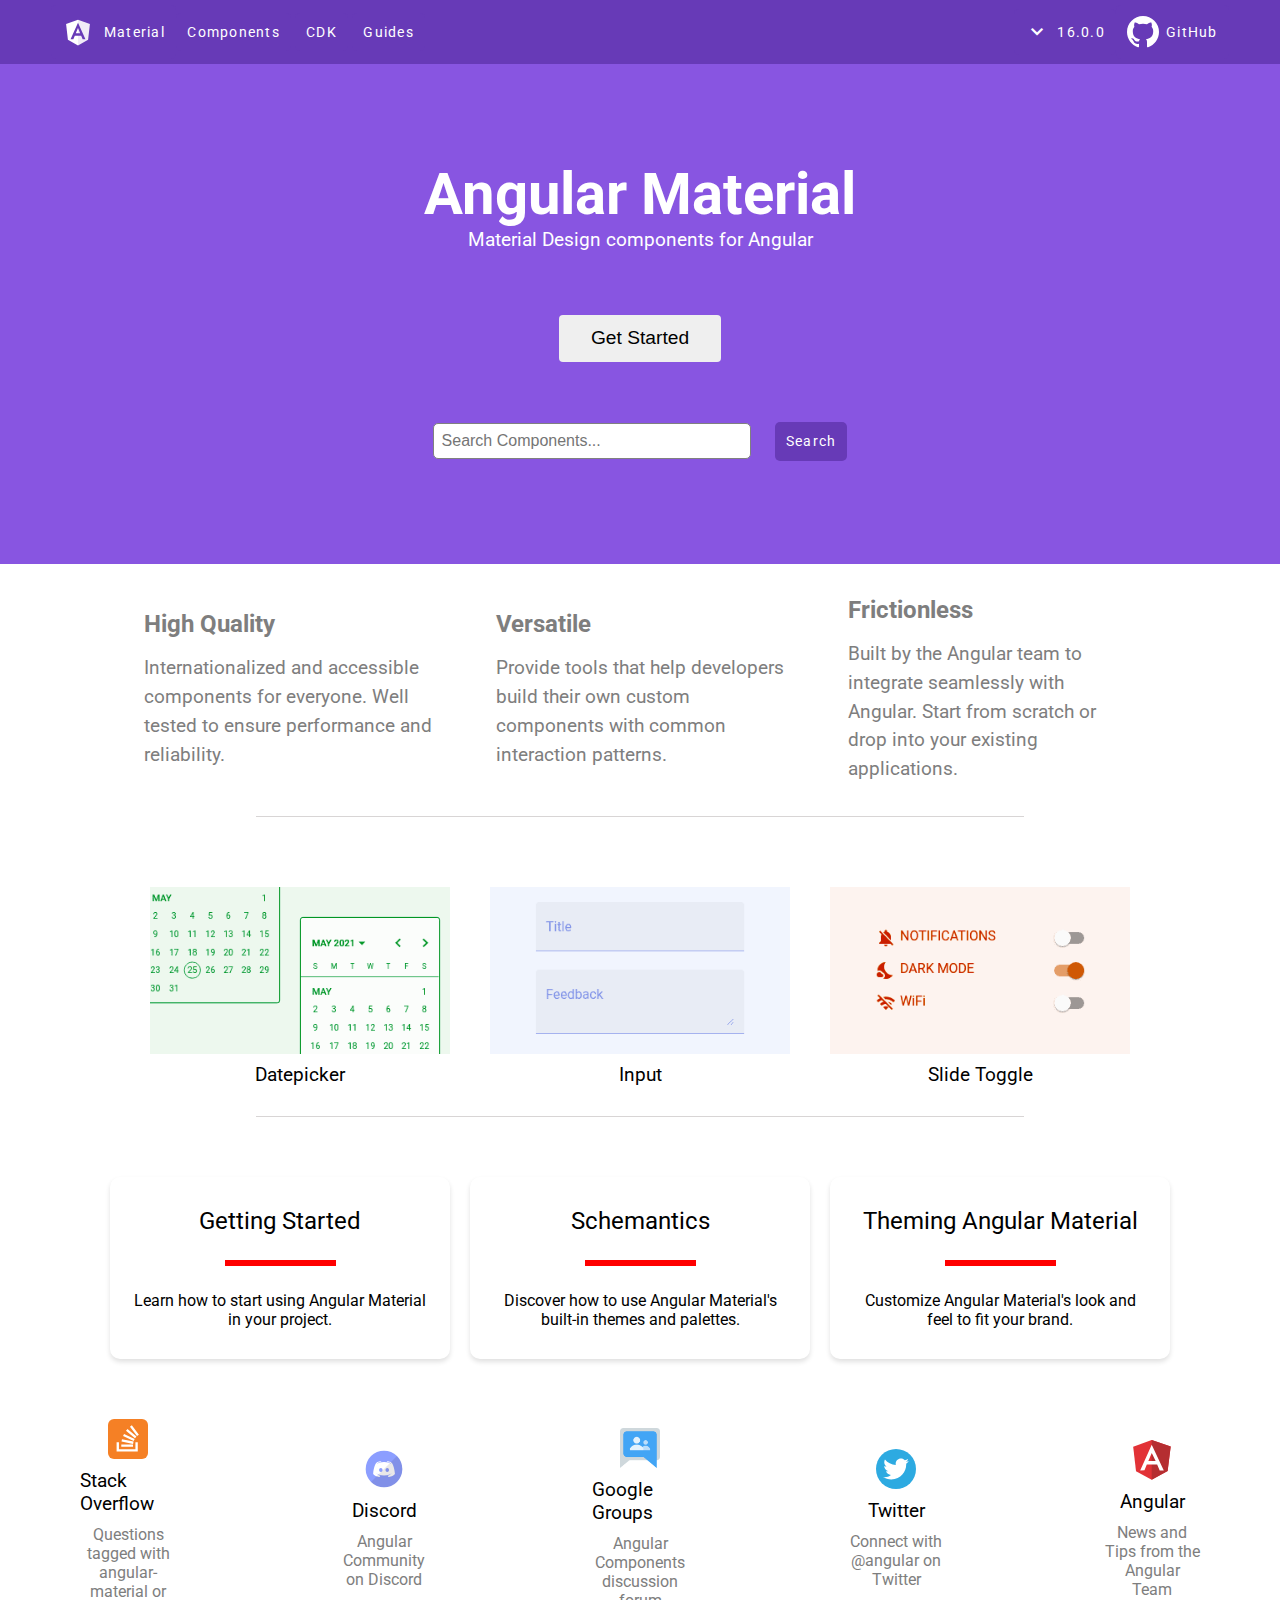
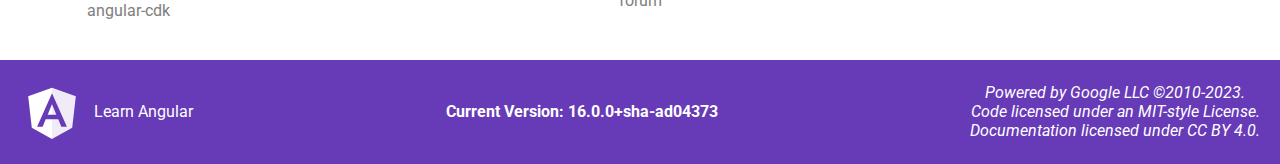
==== index.html @ 7daae122 "updated" ====
<!DOCTYPE html>
<html lang="en">
  <head>
    <meta charset="UTF-8" />
    <meta http-equiv="X-UA-Compatible" content="IE=edge" />
    <meta name="viewport" content="width=device-width, initial-scale=1.0" />
    <link
      rel="stylesheet"
      href="https://fonts.googleapis.com/css2?family=Material+Symbols+Outlined:opsz,wght,FILL,GRAD@20..48,100..700,0..1,-50..200"
    />
    <link rel="preconnect" href="https://fonts.googleapis.com" />
    <link rel="preconnect" href="https://fonts.gstatic.com" crossorigin />
    <link
      href="https://fonts.googleapis.com/css2?family=Roboto:wght@500&display=swap"
      rel="stylesheet"
    />

    <link rel="stylesheet" href="/sass/main.css" />
    <title>Layout Design</title>
  </head>
  <body>
    <!-- header section -->
    <header class="header">
      <div class="header__left">
        <button href="#" class="btn header__logo">
          <img
            src="/resources/logo/angular-white-transparent.svg"
            alt="Angular Logo"
            class="header__logo-image"
          />
          <span class="header__logo-text">Material</span>
        </button>
        <nav class="header__nav">
          <button class="btn header__item">Components</button>
          <button class="btn header__item">CDK</button>
          <button class="btn header__item">Guides</button>
        </nav>
      </div>
      <div class="header__right">
        <button class="btn header__button-version">
          <span class="material-symbols-outlined header__arrow-sign">
            expand_more
          </span>
          <span class="header__button-text">16.0.0</span>
        </button>
        <button href="#" class="btn header__github-link">
          <img
            src="/resources/logo/github-circle-white-transparent.svg"
            alt=""
            class="image"
          />
          <span class="header__github-text">GitHub</span>
        </button>
      </div>
    </header>
    <!-- main section -->
    <main class="main">
      <!-- display section -->
      <div class="main__display">
        <div class="main__display-content">
          <h1 class="main__heading">Angular Material</h1>
          <p class="main__description">
            Material Design components for Angular
          </p>
          <button class="main__button">Get Started</button>

          <div class="main__search">
            <input
              class="main__search-input"
              id="search-input"
              type="text"
              placeholder="Search Components..."
            />
            <button class="btn main__search-button">Search</button>
          </div>
        </div>
      </div>

      <!-- content section -->
      <div class="main__content">
        <div class="cards">
          <div class="card">
            <h2 class="card__title">High Quality</h2>
            <p class="card__description">
              Internationalized and accessible components for everyone. Well
              tested to ensure performance and reliability.
            </p>
          </div>
          <div class="card">
            <h2 class="card__title">Versatile</h2>
            <p class="card__description">
              Provide tools that help developers build their own custom
              components with common interaction patterns.
            </p>
          </div>
          <div class="card">
            <h2 class="card__title">Frictionless</h2>
            <p class="card__description">
              Built by the Angular team to integrate seamlessly with Angular.
              Start from scratch or drop into your existing applications.
            </p>
          </div>
        </div>
      </div>
      <div class="horizontal-line"></div>
      <!-- feature section -->
      <div class="main__features">
        <div class="card">
          <img
            src="/resources/img/datepicker.scene.png"
            alt="Card Image"
            class="card__logo"
          />
          <h3 class="card__title">Datepicker</h3>
        </div>
        <div class="card">
          <img
            src="/resources/img/input.scene.png"
            alt="Card Image"
            class="card__logo"
          />
          <h3 class="card__title">Input</h3>
        </div>
        <div class="card">
          <img
            src="/resources/img/slide-toggle.scene.png"
            alt="Card Image"
            class="card__logo"
          />
          <h3 class="card__title">Slide Toggle</h3>
        </div>
      </div>
      <div class="horizontal-line"></div>
      <!-- guides section -->
      <div class="main__guides">
        <div class="card">
          <p class="card__title">Getting Started</p>
          <div class="card__divider"></div>
          <p class="card__description">
            Learn how to start using Angular Material in your project.
          </p>
        </div>
        <div class="card">
          <p class="card__title">Schemantics</p>
          <div class="card__divider"></div>

          <p class="card__description">
            Discover how to use Angular Material's built-in themes and palettes.
          </p>
        </div>
        <div class="card">
          <p class="card__title">Theming Angular Material</p>
          <div class="card__divider"></div>
          <p class="card__description">
            Customize Angular Material's look and feel to fit your brand.
          </p>
        </div>
      </div>
      <!-- utilities section -->
      <div class="main__utilities">
        <div class="utilities__item">
          <img
            src="/resources/logo/stackoverflow-logo.svg"
            alt=""
            class="utilities__logo"
          />
          <p class="utilities__title">Stack Overflow</p>
          <p class="utilities__description">
            Questions tagged with angular-material or angular-cdk
          </p>
        </div>
        <div class="utilities__item">
          <img
            src="/resources/logo/discord-logo.svg"
            alt=""
            class="utilities__logo"
          />
          <p class="utilities__title">Discord</p>
          <p class="utilities__description">Angular Community on Discord</p>
        </div>
        <div class="utilities__item">
          <img
            src="/resources/logo/google-groups-logo.png"
            alt=""
            class="utilities__logo"
          />
          <p class="utilities__title">Google Groups</p>
          <p class="utilities__description">
            Angular Components discussion forum
          </p>
        </div>
        <div class="utilities__item">
          <img
            src="/resources/logo/twitter-logo.svg"
            alt=""
            class="utilities__logo"
          />
          <p class="utilities__title">Twitter</p>
          <p class="utilities__description">Connect with @angular on Twitter</p>
        </div>
        <div class="utilities__item">
          <img
            src="/resources/logo/angular-logo.svg"
            alt=""
            class="utilities__logo"
          />
          <p class="utilities__title">Angular</p>
          <p class="utilities__description">
            News and Tips from the Angular Team
          </p>
        </div>
      </div>
    </main>
    <!-- footer section-->
    <footer class="footer">
      <div class="footer__logo">
        <img
          src="/resources/logo/angular-white-transparent.svg"
          alt="Angular white logo"
          class="footer__img"
        />
        <span class="footer__text">
          <a href="https://angular.io/" class="footer__link">Learn Angular</a>
        </span>
      </div>
      <div class="footer__version">
        <span>Current Version: 16.0.0+sha-ad04373</span>
      </div>
      <div class="footer__info">
        <span class="footer__info-text">
          <span class="footer__info">Powered by Google LLC ©2010-2023.</span>
          <span class="footer__info"
            >Code licensed under an MIT-style License.</span
          >
          <span class="footer__info"
            >Documentation licensed under CC BY 4.0.</span
          >
        </span>
      </div>
    </footer>
  </body>
</html>
---- sass/main.css ----
* {
  margin: 0;
}

body {
  font-family: "Roboto", sans-serif;
}

.header {
  display: flex;
  justify-content: space-between;
  background-color: rgb(103, 58, 183);
  color: #fff;
  padding: 0.3rem 3.2rem;
  position: sticky;
  top: 0;
}
.header .btn {
  background-color: rgb(103, 58, 183);
  border: none;
  color: inherit;
  font-size: 14px;
  letter-spacing: 0.0892857143em;
  font-family: "Roboto", sans-serif;
  padding: 0.7rem 0.7rem;
  border-radius: 5px;
  cursor: pointer;
}
.header .btn:hover {
  background-color: rgba(0, 0, 0, 0.5);
}
.header__left {
  display: flex;
  align-items: center;
}
.header__logo {
  display: flex;
  align-items: center;
  text-decoration: none;
  color: inherit;
}
.header__logo-image {
  width: 2rem;
  height: auto;
  margin-right: 0.6rem;
}
.header__item:first-child {
  margin-left: 0;
}
.header__right {
  display: flex;
  align-items: center;
}
.header__button-version {
  display: flex;
  justify-content: center;
  align-items: center;
}
.header__button-text {
  margin-left: 8px;
}
.header__github-link {
  display: flex;
  align-items: center;
  text-decoration: none;
  color: inherit;
}
.header__github-link .image {
  width: 2rem;
  height: auto;
  margin-right: 7px;
}

.main__display {
  display: flex;
  justify-content: center;
  align-items: center;
  width: 100%;
  height: 500px;
  background-color: rgb(136, 85, 225);
  color: #fff;
}
.main__display-content {
  text-align: center;
}
.main__heading {
  font-size: 3.6rem;
}
.main__description {
  font-size: 1.2rem;
  margin: 0 0 4rem;
}
.main__button {
  color: #000000;
  border: none;
  border-radius: 4px;
  padding: 0.8rem 2rem;
  font-size: 1.2rem;
  cursor: pointer;
}
.main__search {
  margin-top: 60px;
}
.main__search-input {
  padding: 0.5rem;
  border: 1px solid gray;
  border-radius: 5px;
  font-size: 1rem;
  width: 100%;
  max-width: 300px;
  margin-bottom: 0.5rem;
  margin-right: 20px;
}
.main__search-input:focus {
  outline: none;
}
.main__search .btn {
  background-color: rgb(103, 58, 183);
  border: none;
  color: inherit;
  font-size: 14px;
  letter-spacing: 0.0892857143em;
  font-family: "Roboto", sans-serif;
  padding: 0.7rem 0.7rem;
  border-radius: 5px;
  cursor: pointer;
}
.main__search .btn:hover {
  background-color: rgba(0, 0, 0, 0.5);
}
.main__content .cards {
  display: flex;
  justify-content: center;
  align-items: center;
}
.main__content .cards .card {
  width: 18rem;
  padding: 2rem;
  color: #7e7e7e;
}
.main__content .cards .card__title {
  font-size: 1.5rem;
  margin-bottom: 1rem;
}
.main__content .cards .card__description {
  font-size: 1.2rem;
  line-height: 1.5;
}
.main .horizontal-line {
  width: 60%;
  height: 0;
  border-top: 1px solid #d8d5d5;
  margin: 0 auto;
}
.main__features {
  display: flex;
  justify-content: center;
  align-items: center;
  flex-wrap: wrap;
  margin-top: 50px;
}
.main__features .card {
  width: 300px;
  margin: 20px;
  overflow: hidden;
  cursor: pointer;
}
.main__features .card .card__logo {
  display: block;
  width: 100%;
  height: auto;
  -o-object-fit: cover;
     object-fit: cover;
}
.main__features .card .card__title {
  padding: 10px;
  text-align: center;
  font-weight: normal;
}
.main__guides {
  display: flex;
  justify-content: center;
  align-items: center;
  margin-top: 50px;
}
.main__guides .card {
  display: flex;
  justify-content: center;
  align-items: center;
  flex-direction: column;
  text-align: center;
  width: 300px;
  padding: 20px;
  margin: 10px;
  border-radius: 10px;
  background-color: #ffffff;
  box-shadow: 0 3px 5px rgba(0, 0, 0, 0.1215686275);
}
.main__guides .card:hover {
  background-color: rgba(192, 192, 192, 0.5);
}
.main__guides .card__title {
  font-size: 24px;
  margin: 10px 0;
}
.main__guides .card__divider {
  border: 3px solid red;
  width: 35%;
  margin: 15px auto;
}
.main__guides .card__description {
  font-size: 16px;
  margin: 10px 0;
}
.main__guides .card__arrow {
  border-top: 10px solid transparent;
  border-bottom: 10px solid transparent;
  border-right: 10px solid #000;
}
.main__utilities {
  display: flex;
  justify-content: center;
  align-items: center;
  margin-top: 50px;
  margin-bottom: 40px;
}
.main__utilities .utilities__item {
  display: flex;
  justify-content: center;
  align-items: center;
  flex-direction: column;
  width: 10rem;
  cursor: pointer;
  padding: 0 5rem;
}
.main__utilities .utilities__logo {
  display: block;
  width: 40px;
  height: 40px;
}
.main__utilities .utilities__title {
  font-size: 1.2em;
  margin: 10px 0;
}
.main__utilities .utilities__description {
  font-size: 16px;
  text-align: center;
  color: #7e7e7e;
}

.footer {
  display: flex;
  justify-content: space-between;
  align-items: center;
  background-color: rgb(103, 58, 183);
  padding: 20px;
  color: #fff;
}
.footer__logo {
  display: flex;
  align-items: center;
}
.footer__img {
  font-size: 10px;
  height: 4rem;
  width: 4rem;
}
.footer__link {
  color: #fff;
  text-decoration: none;
}
.footer__text {
  margin-left: 10px;
}
.footer__version {
  font-size: 16px;
  font-weight: bold;
}
.footer__info-text {
  font-style: italic;
}
.footer__info {
  display: block;
  text-align: center;
}/*# sourceMappingURL=main.css.map */
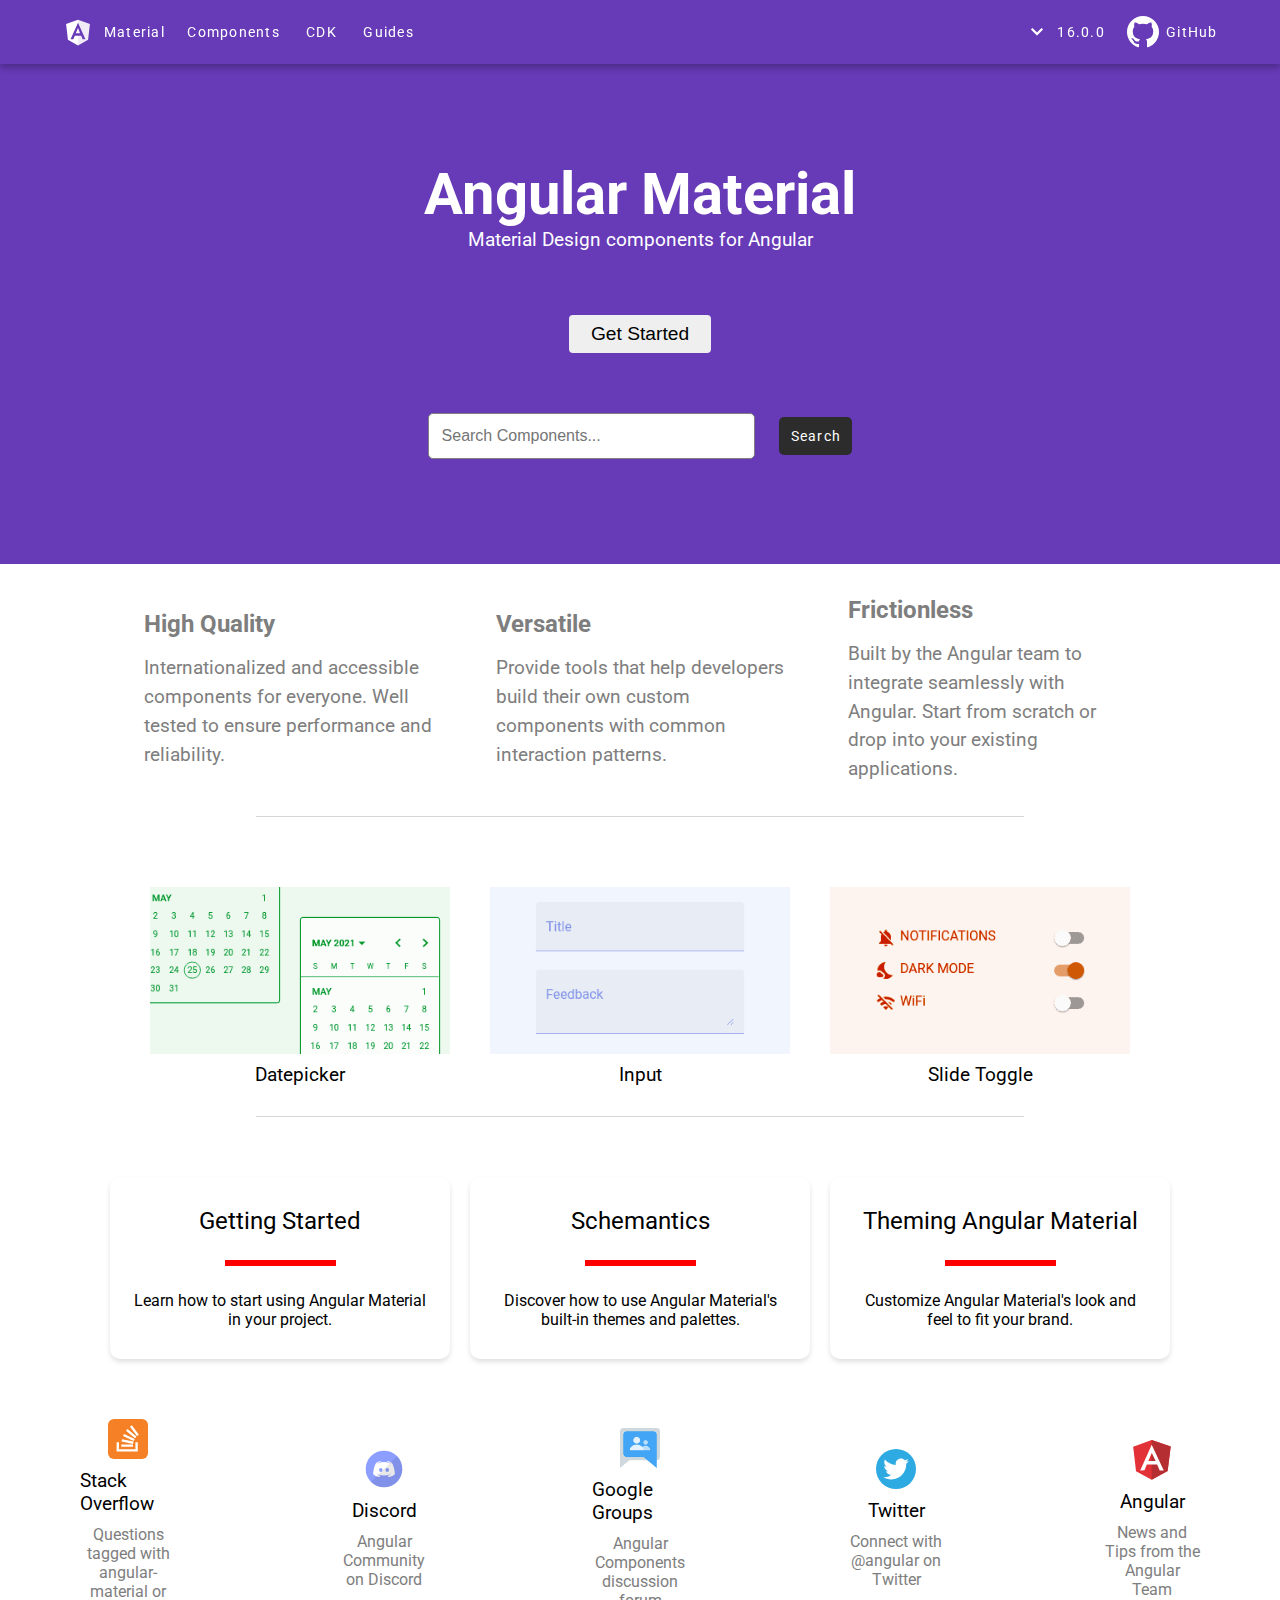
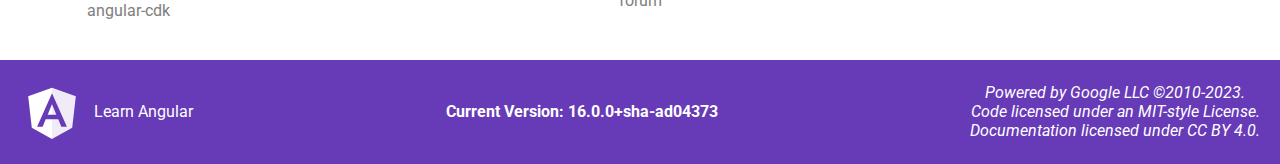
==== commit 7b178b87: "updated" ====
--- a/index.html
+++ b/index.html
@@ -31,7 +31,13 @@
           <span class="header__logo-text">Material</span>
         </button>
         <nav class="header__nav">
-          <button class="btn header__item">Components</button>
+          <!-- <a href="/components/component.html"> -->
+          <button class="btn header__item">
+            <a class="header__link" href="/components/component.html"
+              >Components</a
+            >
+          </button>
+
           <button class="btn header__item">CDK</button>
           <button class="btn header__item">Guides</button>
         </nav>
--- a/sass/main.css
+++ b/sass/main.css
@@ -14,6 +14,7 @@
   padding: 0.3rem 3.2rem;
   position: sticky;
   top: 0;
+  box-shadow: 0 3px 8px rgba(0, 0, 0, 0.3);
 }
 .header .btn {
   background-color: rgb(103, 58, 183);
@@ -29,6 +30,12 @@
 .header .btn:hover {
   background-color: rgba(0, 0, 0, 0.5);
 }
+.header .header__link {
+  display: flex;
+  align-items: center;
+  color: #fff;
+  text-decoration: none;
+}
 .header__left {
   display: flex;
   align-items: center;
@@ -77,7 +84,7 @@
   align-items: center;
   width: 100%;
   height: 500px;
-  background-color: rgb(136, 85, 225);
+  background-color: rgb(103, 58, 183);
   color: #fff;
 }
 .main__display-content {
@@ -94,7 +101,7 @@
   color: #000000;
   border: none;
   border-radius: 4px;
-  padding: 0.8rem 2rem;
+  padding: 0.5rem 1.4rem;
   font-size: 1.2rem;
   cursor: pointer;
 }
@@ -102,7 +109,7 @@
   margin-top: 60px;
 }
 .main__search-input {
-  padding: 0.5rem;
+  padding: 0.8rem;
   border: 1px solid gray;
   border-radius: 5px;
   font-size: 1rem;
@@ -115,7 +122,7 @@
   outline: none;
 }
 .main__search .btn {
-  background-color: rgb(103, 58, 183);
+  background-color: #2c2c2c;
   border: none;
   color: inherit;
   font-size: 14px;
